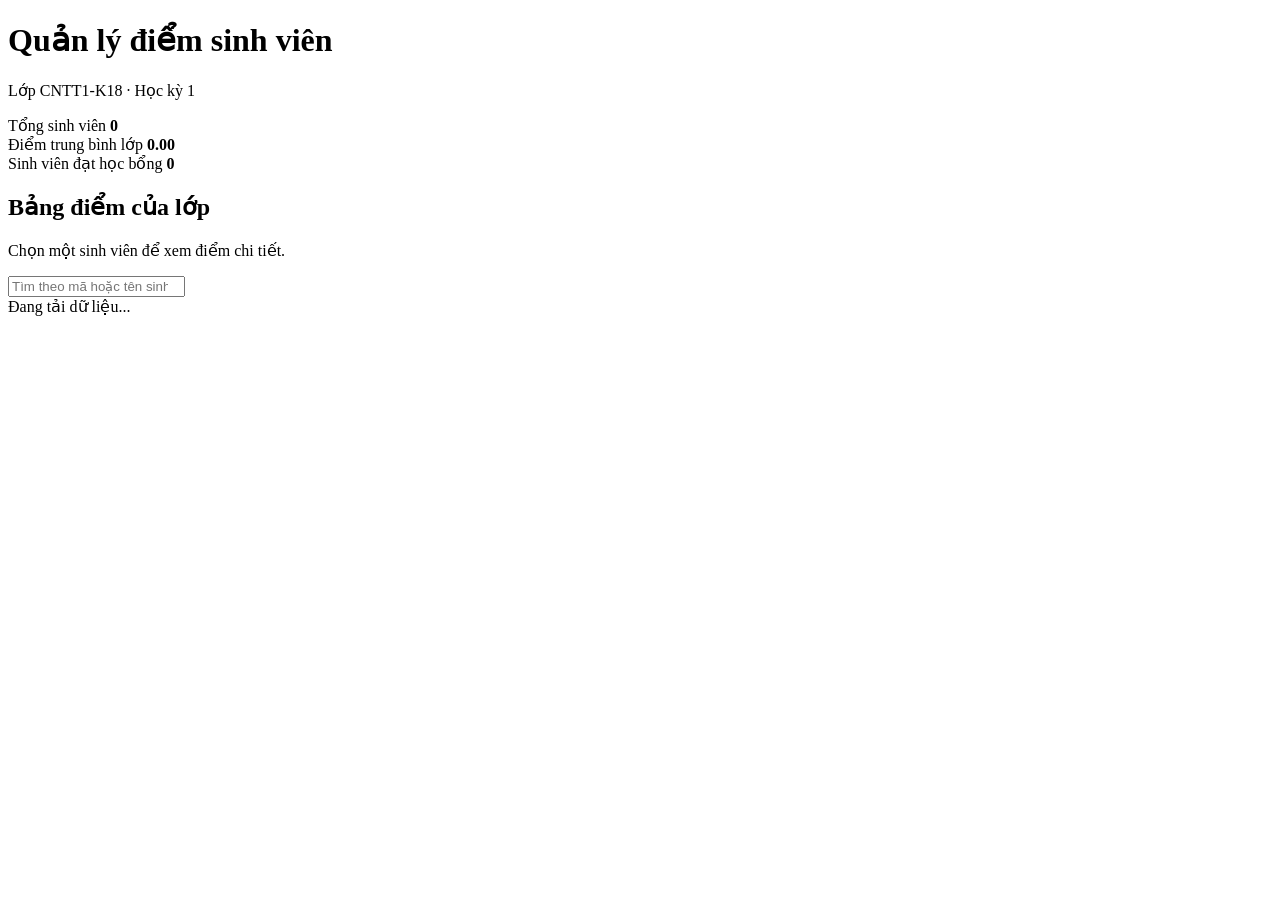
==== index.html @ a5366710 "Create index.html" ====
<!DOCTYPE html>
<html lang="vi">

<head>
    <meta charset="UTF-8">
    <meta name="viewport" content="width=device-width, initial-scale=1.0">
    <title>Quản lý điểm sinh viên</title>

    <link rel="stylesheet" href="css/style.css">
    <link rel="stylesheet" href="css/table.css">
    <link rel="stylesheet" href="css/modal.css">
</head>

<body>
    <header class="page-header">
        <div>
            <h1>Quản lý điểm sinh viên</h1>
            <p>Lớp CNTT1-K18 · Học kỳ 1</p>
        </div>
    </header>

    <main class="container">
        <section class="summary">
            <div class="summary-card">
                <span>Tổng sinh viên</span>
                <strong id="totalStudents">0</strong>
            </div>
            <div class="summary-card">
                <span>Điểm trung bình lớp</span>
                <strong id="classAverage">0.00</strong>
            </div>
            <div class="summary-card">
                <span>Sinh viên đạt học bổng</span>
                <strong id="scholarshipCount">0</strong>
            </div>
        </section>

        <section class="panel">
            <div class="panel-heading">
                <div>
                    <h2>Bảng điểm của lớp</h2>
                    <p>Chọn một sinh viên để xem điểm chi tiết.</p>
                </div>

                <input type="search" id="searchInput" placeholder="Tìm theo mã hoặc tên sinh viên..."
                    aria-label="Tìm sinh viên">
            </div>

            <div id="loadingMessage" class="message">Đang tải dữ liệu...</div>
            <div id="errorMessage" class="message error" hidden></div>

            <div class="table-wrapper">
                <table id="studentTable">
                    <thead id="tableHead"></thead>
                    <tbody id="studentTableBody"></tbody>
                </table>
            </div>

            <p id="resultCount" class="result-count"></p>
        </section>
    </main>

    <div id="studentModal" class="modal" hidden>
        <div class="modal-backdrop" data-close-modal></div>

        <section class="modal-content" role="dialog" aria-modal="true" aria-labelledby="modalTitle">
            <div class="modal-header">
                <h2 id="modalTitle">Chi tiết sinh viên</h2>
                <button id="closeModal" class="close-button" aria-label="Đóng">
                    &times;
                </button>
            </div>

            <div id="studentDetail"></div>
        </section>
    </div>

    <script type="module" src="js/app.js"></script>
</body>

</html>
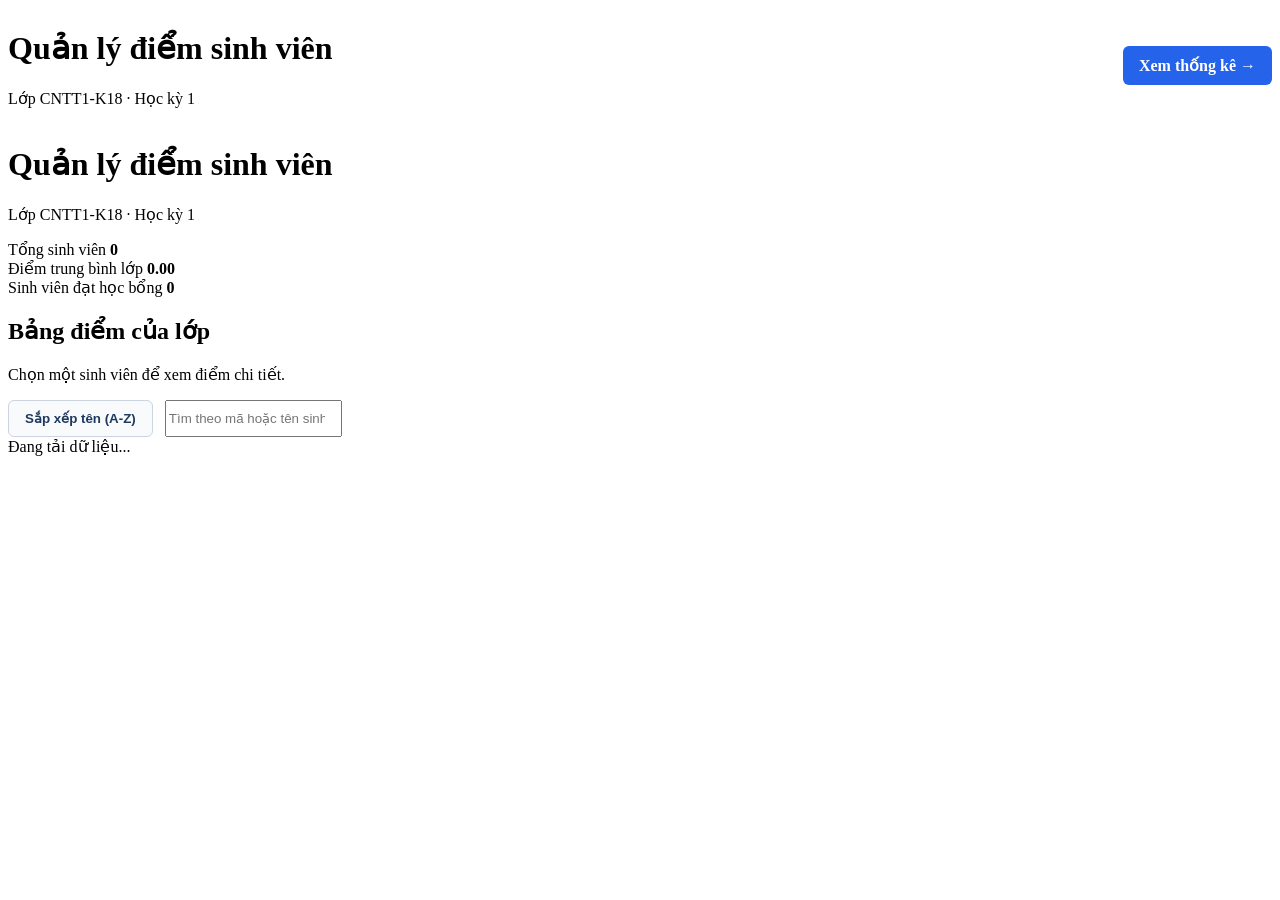
==== commit 54d0bddd: "Update index.html" ====
--- a/index.html
+++ b/index.html
@@ -12,6 +12,16 @@
 </head>
 
 <body>
+    <header class="page-header" style="display: flex; justify-content: space-between; align-items: center; flex-wrap: wrap; gap: 16px;">
+        <div>
+            <h1>Quản lý điểm sinh viên</h1>
+            <p>Lớp CNTT1-K18 · Học kỳ 1</p>
+        </div>
+        <a href="statistics.html" style="background: #2563eb; color: white; padding: 10px 16px; border-radius: 6px; text-decoration: none; font-weight: 600;">
+            Xem thống kê &rarr;
+        </a>
+    </header>
+    
     <header class="page-header">
         <div>
             <h1>Quản lý điểm sinh viên</h1>
@@ -41,6 +51,11 @@
                     <h2>Bảng điểm của lớp</h2>
                     <p>Chọn một sinh viên để xem điểm chi tiết.</p>
                 </div>
+
+                <div style="display: flex; gap: 12px; flex-wrap: wrap;">
+                    <button id="sortNameButton" type="button" style="padding: 10px 16px; border: 1px solid #ccd4df; border-radius: 6px; background: #f8fafc; font-weight: 600; color: #1e3a5f;">
+                        Sắp xếp tên (A-Z)
+                    </button>
 
                 <input type="search" id="searchInput" placeholder="Tìm theo mã hoặc tên sinh viên..."
                     aria-label="Tìm sinh viên">
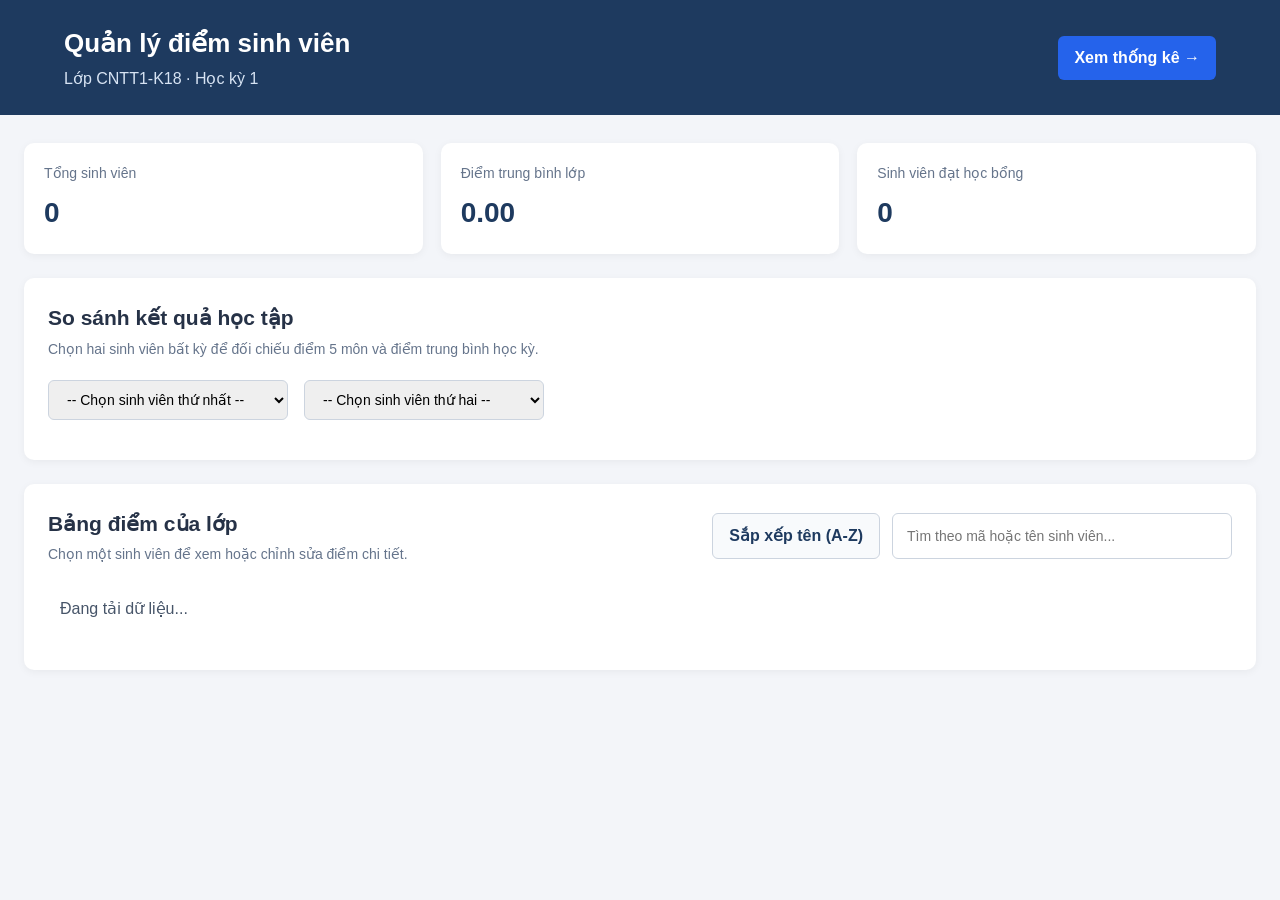
==== commit 4b19e92e: "Implement student comparison section in index.html Added a section for comparing student results wit" ====
--- a/index.html
+++ b/index.html
@@ -21,13 +21,6 @@
             Xem thống kê &rarr;
         </a>
     </header>
-    
-    <header class="page-header">
-        <div>
-            <h1>Quản lý điểm sinh viên</h1>
-            <p>Lớp CNTT1-K18 · Học kỳ 1</p>
-        </div>
-    </header>
 
     <main class="container">
         <section class="summary">
@@ -45,11 +38,32 @@
             </div>
         </section>
 
+        <section class="panel" style="margin-bottom: 24px;">
+            <div class="panel-heading">
+                <div>
+                    <h2>So sánh kết quả học tập</h2>
+                    <p>Chọn hai sinh viên bất kỳ để đối chiếu điểm 5 môn và điểm trung bình học kỳ.</p>
+                </div>
+            </div>
+
+            <div style="display: flex; gap: 16px; flex-wrap: wrap; margin-bottom: 16px;">
+                <select id="compareStudent1" style="padding: 10px 14px; border: 1px solid #ccd4df; border-radius: 6px; font-size: 14px; min-width: 240px;">
+                    <option value="">-- Chọn sinh viên thứ nhất --</option>
+                </select>
+
+                <select id="compareStudent2" style="padding: 10px 14px; border: 1px solid #ccd4df; border-radius: 6px; font-size: 14px; min-width: 240px;">
+                    <option value="">-- Chọn sinh viên thứ hai --</option>
+                </select>
+            </div>
+
+            <div id="comparisonResult" class="table-wrapper"></div>
+        </section>
+
         <section class="panel">
             <div class="panel-heading">
                 <div>
                     <h2>Bảng điểm của lớp</h2>
-                    <p>Chọn một sinh viên để xem điểm chi tiết.</p>
+                    <p>Chọn một sinh viên để xem hoặc chỉnh sửa điểm chi tiết.</p>
                 </div>
 
                 <div style="display: flex; gap: 12px; flex-wrap: wrap;">
@@ -57,8 +71,9 @@
                         Sắp xếp tên (A-Z)
                     </button>
 
-                <input type="search" id="searchInput" placeholder="Tìm theo mã hoặc tên sinh viên..."
-                    aria-label="Tìm sinh viên">
+                    <input type="search" id="searchInput" placeholder="Tìm theo mã hoặc tên sinh viên..."
+                        aria-label="Tìm sinh viên">
+                </div>
             </div>
 
             <div id="loadingMessage" class="message">Đang tải dữ liệu...</div>
--- a/css/style.css
+++ b/css/style.css
@@ -0,0 +1,150 @@
+* {
+    box-sizing: border-box;
+}
+
+body {
+    margin: 0;
+    font-family: Arial, sans-serif;
+    background: #f3f5f9;
+    color: #263247;
+    line-height: 1.5;
+}
+
+.page-header {
+    background: #1e3a5f;
+    color: white;
+    padding: 24px 5%;
+}
+
+.page-header h1 {
+    margin: 0 0 4px;
+    font-size: 26px;
+}
+
+.page-header p {
+    margin: 0;
+    color: #d7e3f3;
+}
+
+.container {
+    max-width: 1600px;
+    margin: 28px auto;
+    padding: 0 24px;
+}
+
+.summary {
+    display: grid;
+    grid-template-columns: repeat(3, minmax(0, 1fr));
+    gap: 18px;
+    margin-bottom: 24px;
+}
+
+.summary-card,
+.panel {
+    background: white;
+    border-radius: 10px;
+    box-shadow: 0 2px 8px rgb(0 0 0 / 5%);
+}
+
+.summary-card {
+    padding: 20px;
+}
+
+.summary-card span {
+    display: block;
+    color: #65748b;
+    font-size: 14px;
+}
+
+.summary-card strong {
+    display: block;
+    margin-top: 8px;
+    color: #1e3a5f;
+    font-size: 28px;
+}
+
+.panel {
+    padding: 24px;
+}
+
+.panel-heading {
+    display: flex;
+    justify-content: space-between;
+    align-items: center;
+    gap: 20px;
+    margin-bottom: 20px;
+}
+
+.panel-heading h2 {
+    margin: 0 0 5px;
+    font-size: 21px;
+}
+
+.panel-heading p {
+    margin: 0;
+    color: #65748b;
+    font-size: 14px;
+}
+
+#searchInput {
+    width: 340px;
+    max-width: 100%;
+    padding: 11px 14px;
+    border: 1px solid #ccd4df;
+    border-radius: 6px;
+    font-size: 14px;
+}
+
+#searchInput:focus {
+    outline: 2px solid #93c5fd;
+    border-color: #3b82f6;
+}
+
+.message {
+    padding: 12px;
+    color: #475569;
+}
+
+.error {
+    color: #b91c1c;
+    background: #fef2f2;
+    border-radius: 6px;
+}
+
+.result-count {
+    color: #65748b;
+    font-size: 13px;
+    margin-bottom: 0;
+}
+
+button {
+    font: inherit;
+    cursor: pointer;
+}
+
+[hidden] {
+    display: none !important;
+}
+
+@media (max-width: 700px) {
+    .summary {
+        grid-template-columns: 1fr;
+    }
+
+    .panel-heading {
+        align-items: stretch;
+        flex-direction: column;
+    }
+
+    #searchInput {
+        width: 100%;
+    }
+
+    .container {
+        padding: 0 12px;
+    }
+
+    .panel {
+        padding: 14px;
+    }
+}
--- a/css/table.css
+++ b/css/table.css
@@ -0,0 +1,71 @@
+.table-wrapper {
+    width: 100%;
+    overflow-x: auto;
+}
+
+table {
+    width: 100%;
+    border-collapse: collapse;
+    white-space: nowrap;
+}
+
+#studentTable {
+    min-width: 1200px;
+}
+
+th,
+td {
+    padding: 12px 14px;
+    border-bottom: 1px solid #e5eaf0;
+    text-align: center;
+    font-size: 13px;
+}
+
+th {
+    background: #edf3fa;
+    color: #294767;
+    font-weight: 600;
+}
+
+tbody tr:hover {
+    background: #f8fafc;
+}
+
+td.student-name {
+    text-align: left;
+    font-weight: 600;
+}
+
+.average-score {
+    font-weight: 700;
+    color: #1e40af;
+}
+
+.classification {
+    display: inline-block;
+    padding: 4px 9px;
+    border-radius: 5px;
+    background: #e8f2ff;
+    color: #1d4ed8;
+}
+
+.detail-button {
+    border: none;
+    border-radius: 5px;
+    padding: 7px 12px;
+    background: #2563eb;
+    color: white;
+}
+
+.detail-button:hover {
+    background: #1d4ed8;
+}
+
+.detail-table {
+    min-width: 600px;
+}
+
+.detail-table th,
+.detail-table td {
+    padding: 10px;
+}
--- a/css/modal.css
+++ b/css/modal.css
@@ -0,0 +1,87 @@
+.modal {
+    position: fixed;
+    inset: 0;
+    z-index: 1000;
+    display: flex;
+    align-items: center;
+    justify-content: center;
+    padding: 20px;
+}
+
+.modal-backdrop {
+    position: absolute;
+    inset: 0;
+    background: rgb(15 23 42 / 55%);
+}
+
+.modal-content {
+    position: relative;
+    z-index: 1;
+    width: 900px;
+    max-width: 100%;
+    max-height: 90vh;
+    overflow-y: auto;
+    padding: 24px;
+    background: white;
+    border-radius: 12px;
+    box-shadow: 0 12px 40px rgb(0 0 0 / 20%);
+}
+
+.modal-header {
+    display: flex;
+    justify-content: space-between;
+    align-items: center;
+    gap: 16px;
+    margin-bottom: 20px;
+}
+
+.modal-header h2 {
+    margin: 0;
+    font-size: 22px;
+}
+
+.close-button {
+    border: none;
+    background: transparent;
+    color: #64748b;
+    font-size: 30px;
+    line-height: 1;
+}
+
+.close-button:hover {
+    color: #dc2626;
+}
+
+.student-info {
+    display: grid;
+    grid-template-columns: repeat(2, minmax(0, 1fr));
+    gap: 4px 20px;
+    margin-bottom: 24px;
+}
+
+.student-info p,
+.result-summary p {
+    margin: 6px 0;
+}
+
+.modal-content h3 {
+    margin: 20px 0 12px;
+    font-size: 17px;
+}
+
+.result-summary {
+    margin-top: 22px;
+    padding: 16px;
+    background: #f1f5f9;
+    border-radius: 8px;
+}
+
+@media (max-width: 600px) {
+    .modal-content {
+        padding: 16px;
+    }
+
+    .student-info {
+        grid-template-columns: 1fr;
+    }
+}
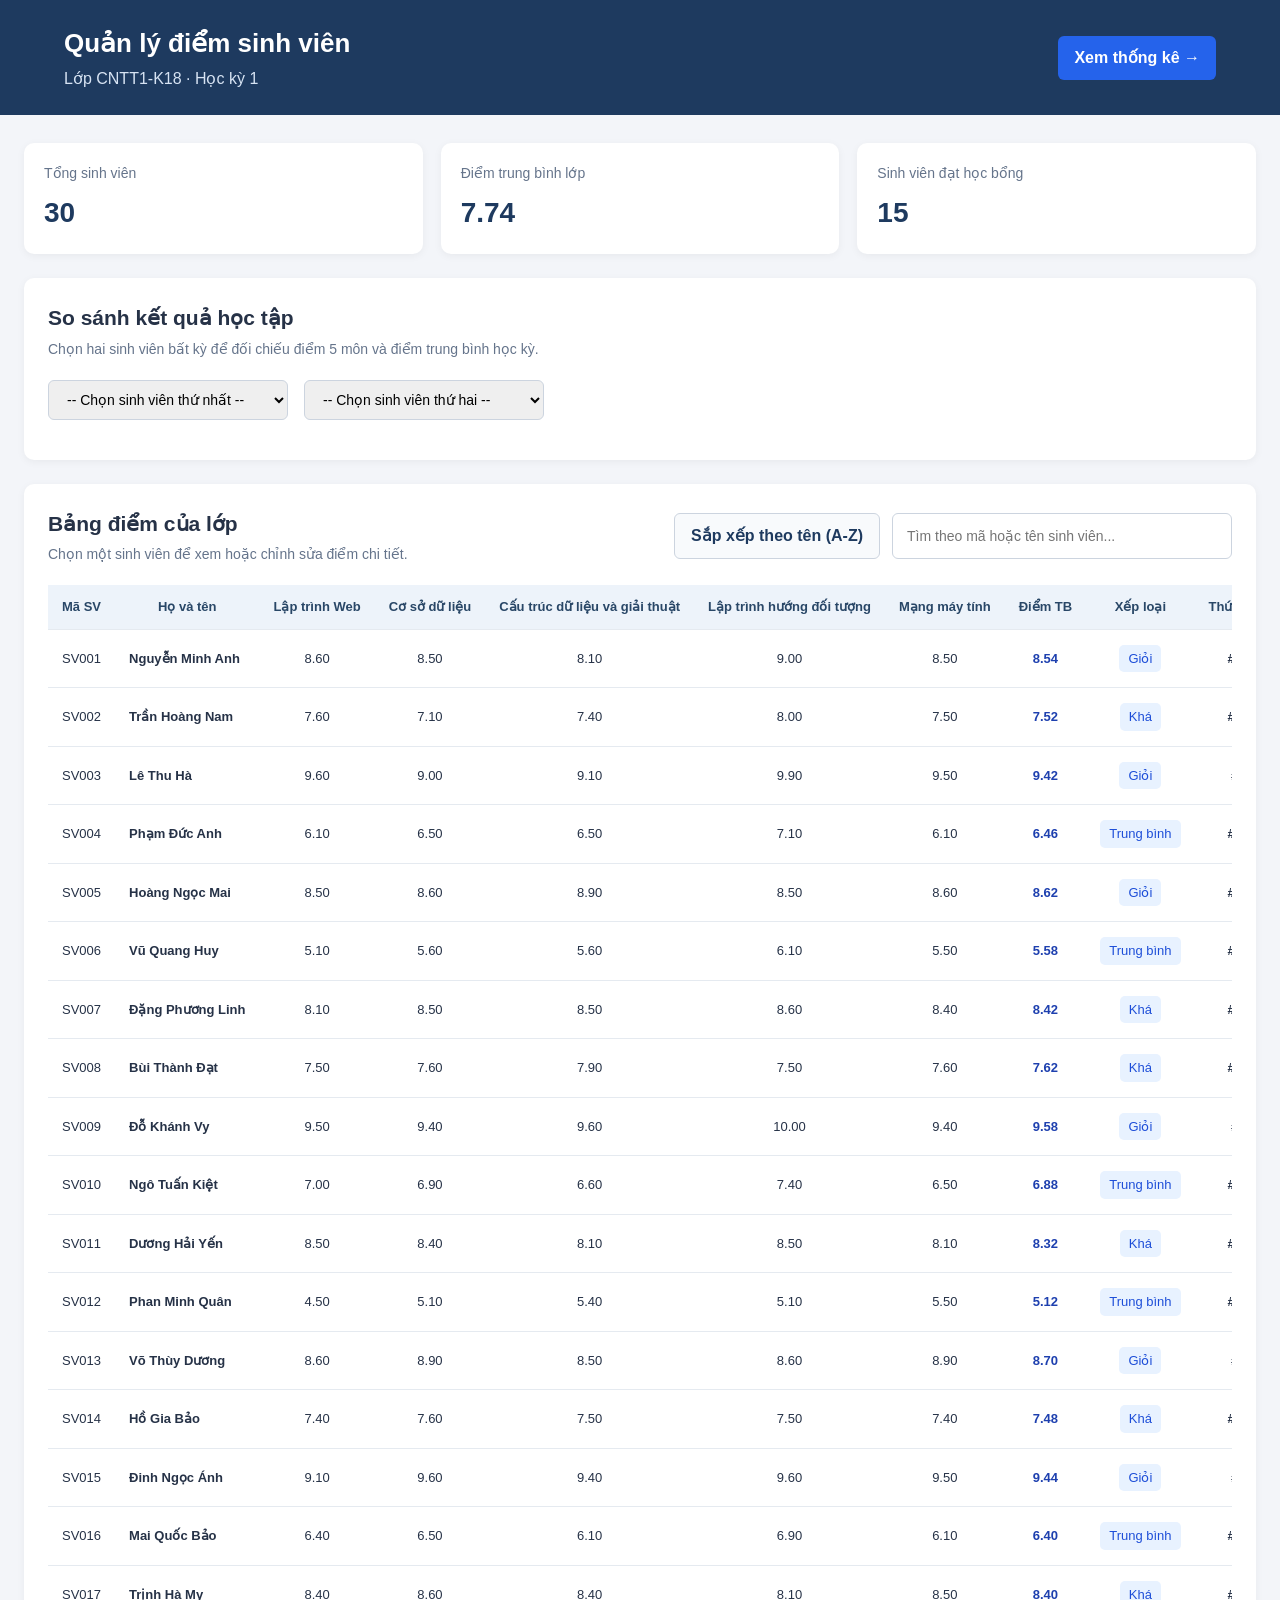
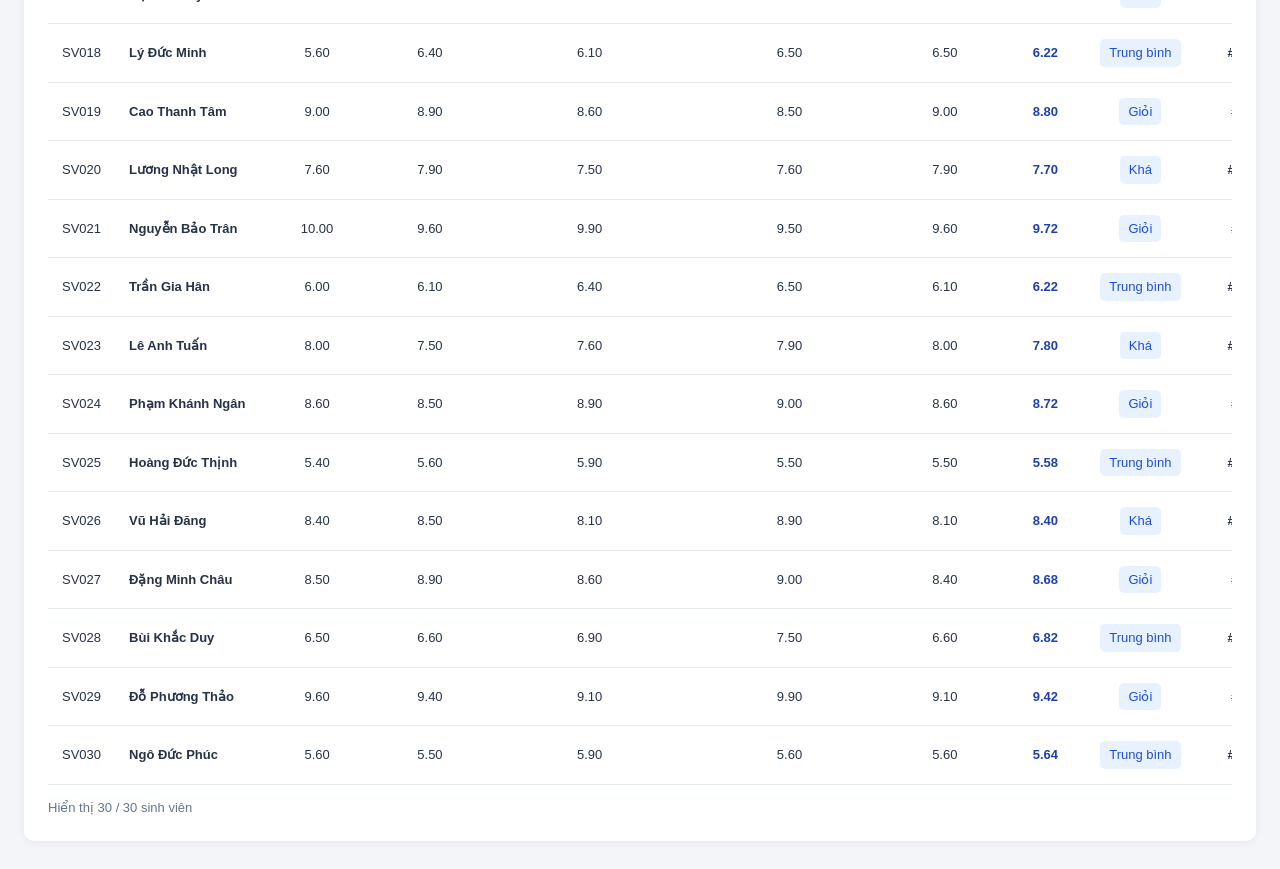
==== commit 901921d4: "Update index.html" ====
--- a/index.html
+++ b/index.html
@@ -68,7 +68,7 @@
 
                 <div style="display: flex; gap: 12px; flex-wrap: wrap;">
                     <button id="sortNameButton" type="button" style="padding: 10px 16px; border: 1px solid #ccd4df; border-radius: 6px; background: #f8fafc; font-weight: 600; color: #1e3a5f;">
-                        Sắp xếp tên (A-Z)
+                        Sắp xếp theo tên (A-Z)
                     </button>
 
                     <input type="search" id="searchInput" placeholder="Tìm theo mã hoặc tên sinh viên..."
